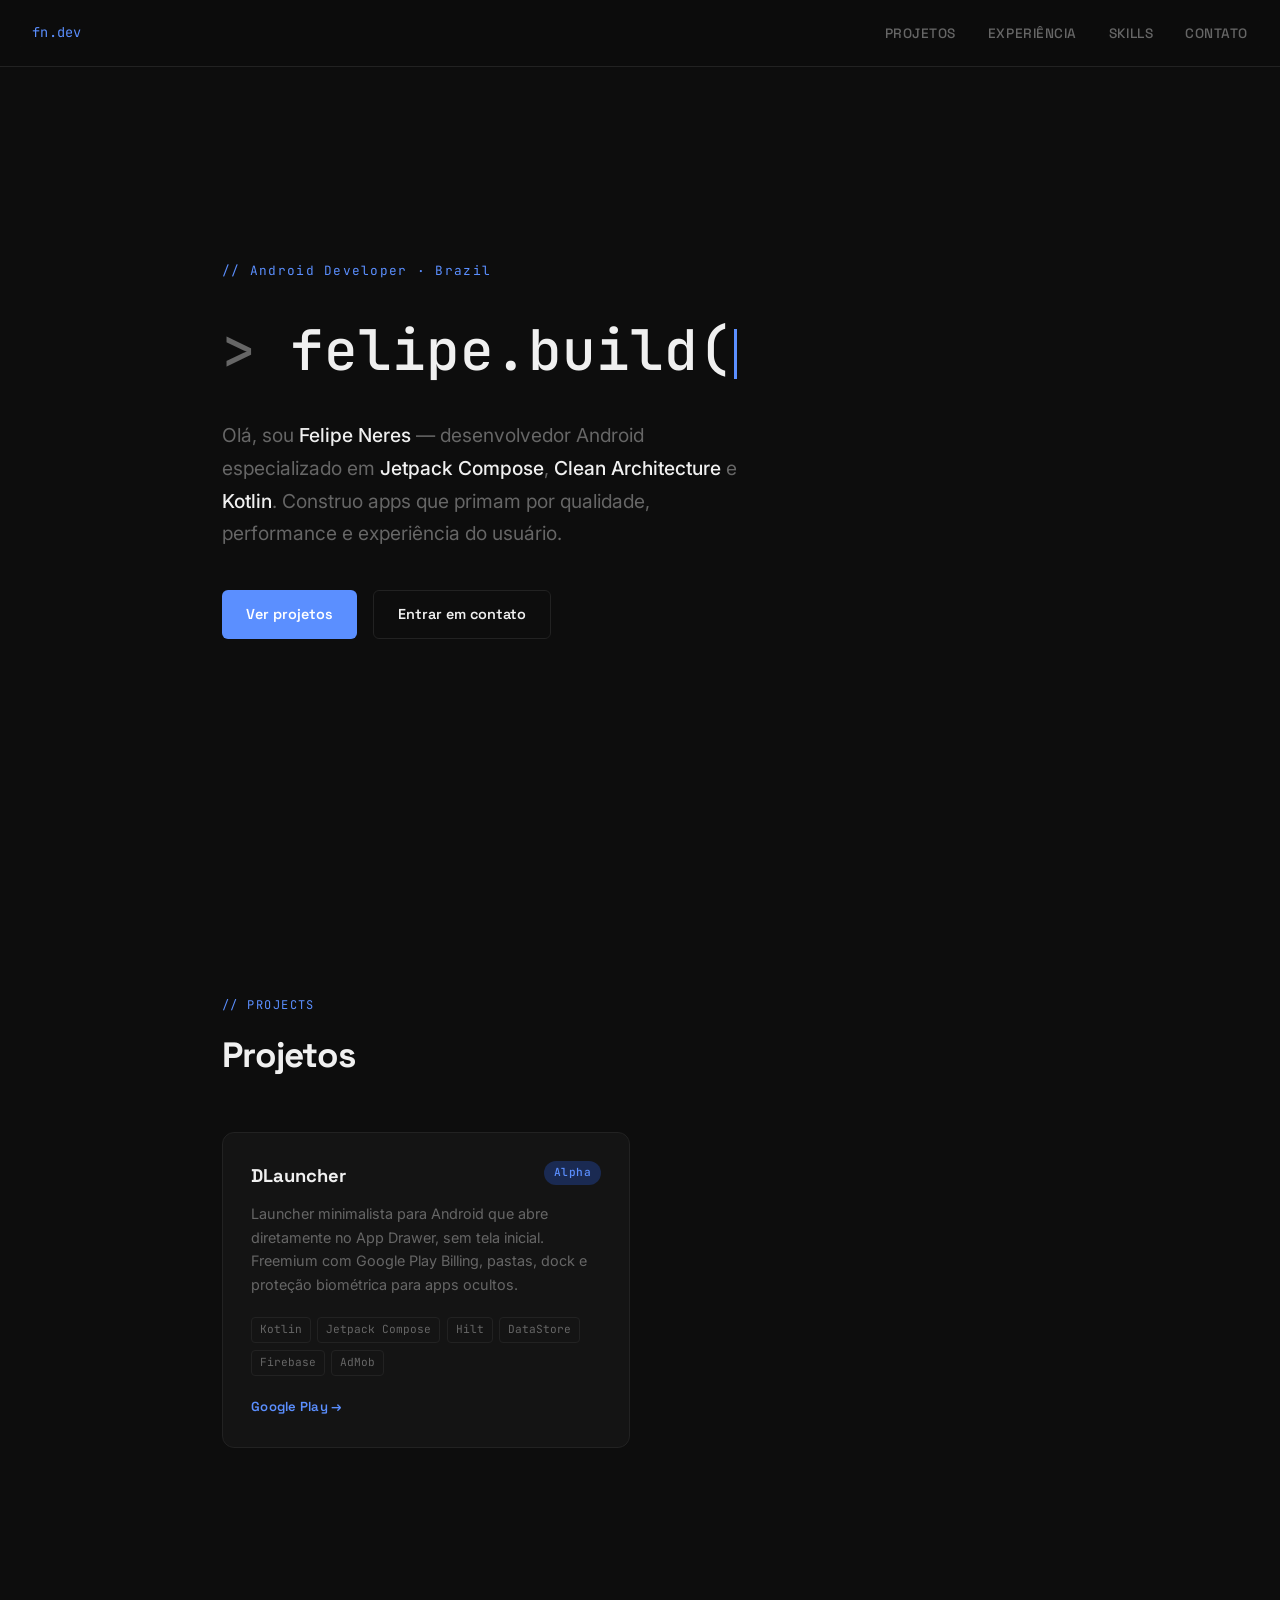
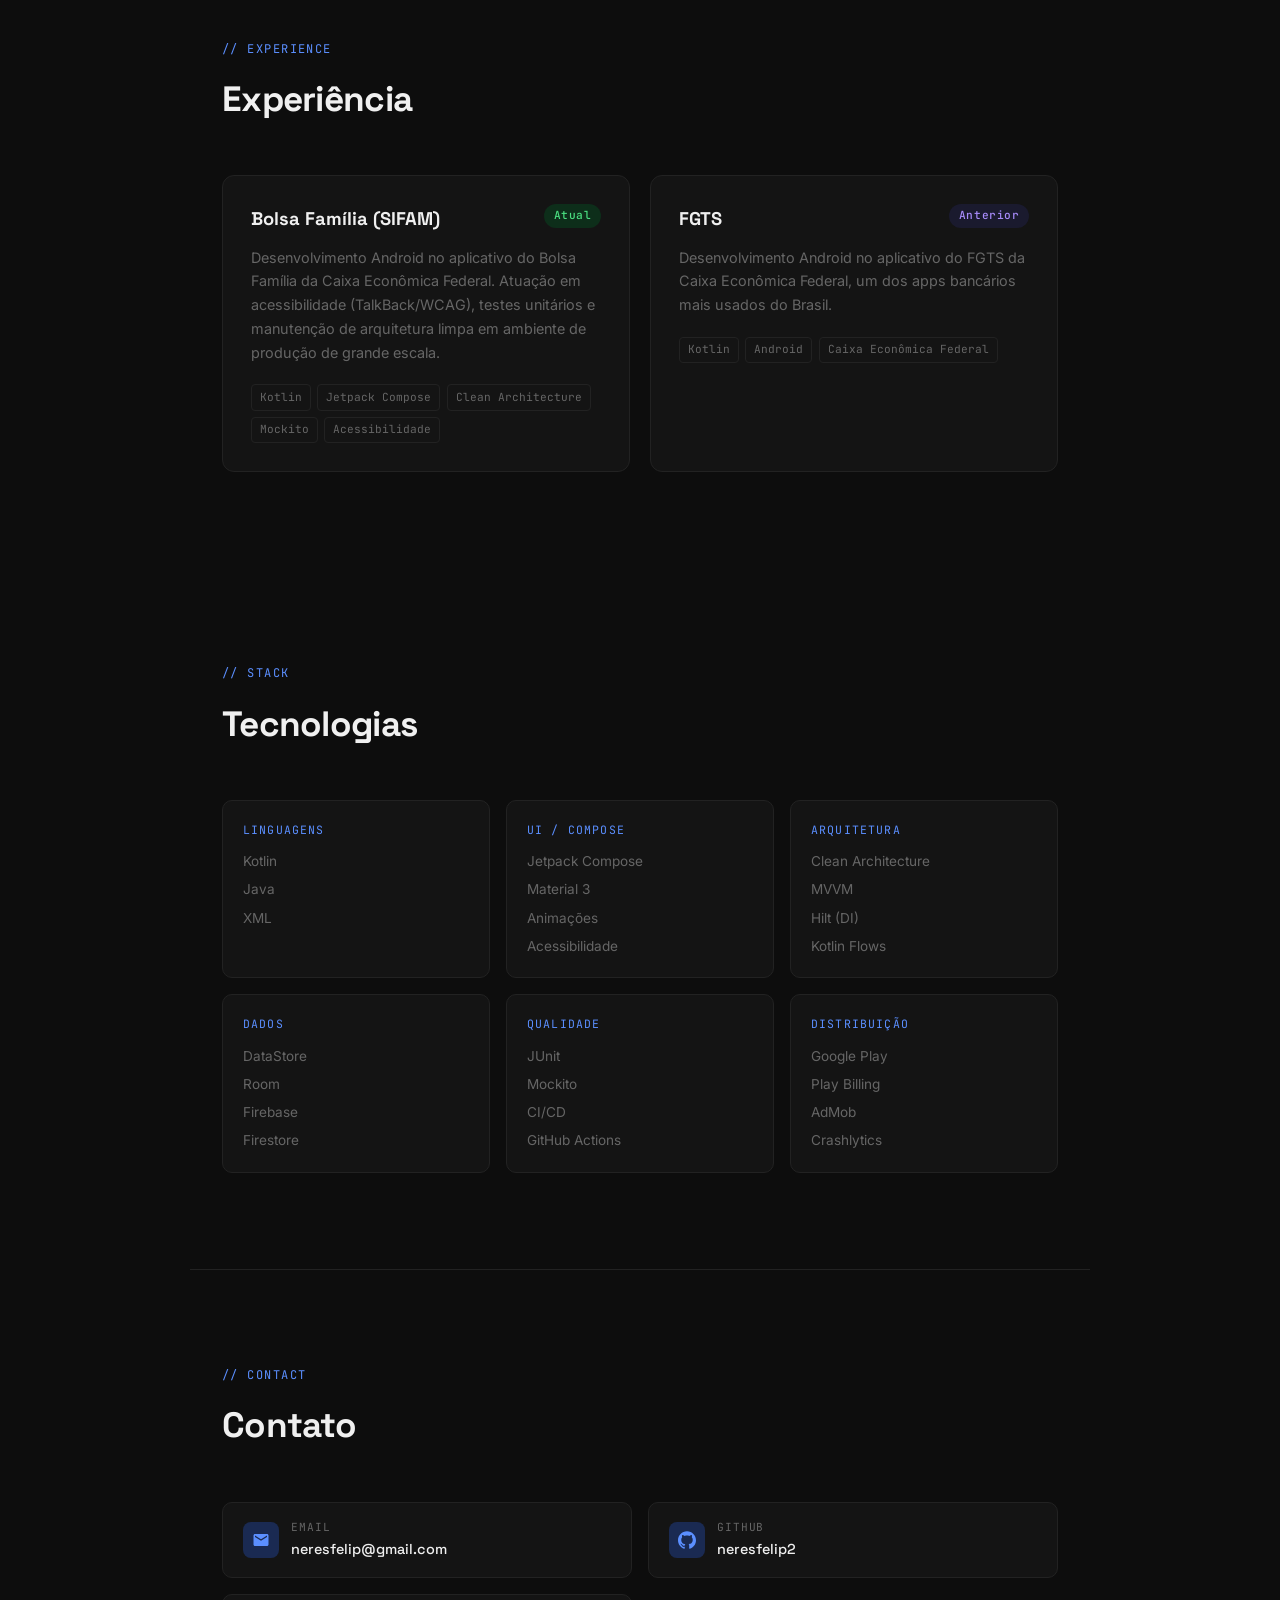
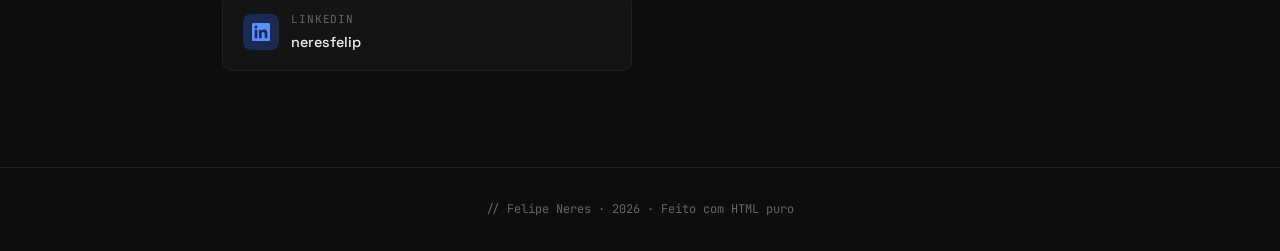
==== index.html @ 84e4b30e "Add index.html" ====
<!DOCTYPE html>
<html lang="pt-BR">
<head>
  <meta charset="UTF-8" />
  <meta name="viewport" content="width=device-width, initial-scale=1.0" />
  <title>Felipe Neres — Android Developer</title>
  <link rel="preconnect" href="https://fonts.googleapis.com" />
  <link rel="preconnect" href="https://fonts.gstatic.com" crossorigin />
  <link href="https://fonts.googleapis.com/css2?family=Space+Grotesk:wght@300;400;500;600;700&family=Inter:wght@300;400;500&family=JetBrains+Mono:wght@400;500&display=swap" rel="stylesheet" />
  <style>
    *, *::before, *::after { box-sizing: border-box; margin: 0; padding: 0; }

    :root {
      --bg:        #0D0D0D;
      --surface:   #141414;
      --border:    #222222;
      --accent:    #5B8FFF;
      --accent-dim:#1A2A52;
      --text:      #F0F0F0;
      --muted:     #666666;
      --mono:      'JetBrains Mono', monospace;
      --sans:      'Space Grotesk', sans-serif;
      --body:      'Inter', sans-serif;
    }

    html { scroll-behavior: smooth; }

    body {
      background: var(--bg);
      color: var(--text);
      font-family: var(--body);
      font-size: 16px;
      line-height: 1.6;
      -webkit-font-smoothing: antialiased;
    }

    /* ── NAV ── */
    nav {
      position: fixed;
      top: 0; left: 0; right: 0;
      z-index: 100;
      display: flex;
      justify-content: space-between;
      align-items: center;
      padding: 1.25rem 2rem;
      background: rgba(13,13,13,0.85);
      backdrop-filter: blur(12px);
      border-bottom: 1px solid var(--border);
    }
    .nav-logo {
      font-family: var(--mono);
      font-size: 0.85rem;
      color: var(--accent);
      letter-spacing: 0.02em;
    }
    .nav-links {
      display: flex;
      gap: 2rem;
      list-style: none;
    }
    .nav-links a {
      font-family: var(--sans);
      font-size: 0.85rem;
      font-weight: 500;
      color: var(--muted);
      text-decoration: none;
      letter-spacing: 0.04em;
      text-transform: uppercase;
      transition: color 0.2s;
    }
    .nav-links a:hover { color: var(--text); }

    /* ── HERO ── */
    #hero {
      min-height: 100vh;
      display: flex;
      flex-direction: column;
      justify-content: center;
      padding: 0 2rem;
      max-width: 900px;
      margin: 0 auto;
    }
    .hero-eyebrow {
      font-family: var(--mono);
      font-size: 0.8rem;
      color: var(--accent);
      letter-spacing: 0.1em;
      margin-bottom: 1.5rem;
      opacity: 0;
      animation: fadeUp 0.5s ease forwards 0.2s;
    }
    .hero-terminal {
      font-family: var(--mono);
      font-size: clamp(2rem, 5vw, 3.5rem);
      font-weight: 500;
      color: var(--text);
      margin-bottom: 1.5rem;
      min-height: 1.2em;
      opacity: 0;
      animation: fadeUp 0.5s ease forwards 0.4s;
    }
    .hero-terminal .prompt { color: var(--muted); }
    .hero-terminal .typed { color: var(--text); }
    .hero-terminal .cursor {
      display: inline-block;
      width: 3px;
      height: 0.9em;
      background: var(--accent);
      margin-left: 2px;
      vertical-align: middle;
      animation: blink 1s step-end infinite;
    }
    @keyframes blink { 0%,100%{opacity:1} 50%{opacity:0} }

    .hero-sub {
      font-size: clamp(1rem, 2.5vw, 1.2rem);
      color: var(--muted);
      max-width: 540px;
      line-height: 1.7;
      opacity: 0;
      animation: fadeUp 0.5s ease forwards 0.6s;
    }
    .hero-sub strong { color: var(--text); font-weight: 500; }

    .hero-cta {
      margin-top: 2.5rem;
      display: flex;
      gap: 1rem;
      flex-wrap: wrap;
      opacity: 0;
      animation: fadeUp 0.5s ease forwards 0.8s;
    }
    .btn {
      display: inline-flex;
      align-items: center;
      gap: 0.5rem;
      padding: 0.75rem 1.5rem;
      border-radius: 6px;
      font-family: var(--sans);
      font-size: 0.9rem;
      font-weight: 600;
      text-decoration: none;
      transition: all 0.2s;
      cursor: pointer;
      border: none;
    }
    .btn-primary {
      background: var(--accent);
      color: #fff;
    }
    .btn-primary:hover { background: #7aa3ff; transform: translateY(-1px); }
    .btn-ghost {
      background: transparent;
      color: var(--text);
      border: 1px solid var(--border);
    }
    .btn-ghost:hover { border-color: var(--accent); color: var(--accent); transform: translateY(-1px); }

    @keyframes fadeUp {
      from { opacity: 0; transform: translateY(16px); }
      to   { opacity: 1; transform: translateY(0); }
    }

    /* ── SECTIONS ── */
    section {
      padding: 6rem 2rem;
      max-width: 900px;
      margin: 0 auto;
    }
    .section-label {
      font-family: var(--mono);
      font-size: 0.75rem;
      color: var(--accent);
      letter-spacing: 0.12em;
      text-transform: uppercase;
      margin-bottom: 0.75rem;
    }
    .section-title {
      font-family: var(--sans);
      font-size: clamp(1.6rem, 3vw, 2.2rem);
      font-weight: 700;
      color: var(--text);
      margin-bottom: 3rem;
      letter-spacing: -0.02em;
    }

    /* ── PROJECTS ── */
    .projects-grid {
      display: grid;
      grid-template-columns: repeat(auto-fill, minmax(380px, 1fr));
      gap: 1.25rem;
    }
    .project-card {
      background: var(--surface);
      border: 1px solid var(--border);
      border-radius: 12px;
      padding: 1.75rem;
      transition: border-color 0.25s, transform 0.25s;
      position: relative;
      overflow: hidden;
    }
    .project-card::before {
      content: '';
      position: absolute;
      top: 0; left: 0; right: 0;
      height: 2px;
      background: var(--accent);
      transform: scaleX(0);
      transform-origin: left;
      transition: transform 0.3s ease;
    }
    .project-card:hover { border-color: #333; transform: translateY(-3px); }
    .project-card:hover::before { transform: scaleX(1); }

    .project-header {
      display: flex;
      justify-content: space-between;
      align-items: flex-start;
      margin-bottom: 0.75rem;
    }
    .project-name {
      font-family: var(--sans);
      font-size: 1.15rem;
      font-weight: 700;
      color: var(--text);
    }
    .project-status {
      font-family: var(--mono);
      font-size: 0.7rem;
      padding: 0.2rem 0.6rem;
      border-radius: 999px;
      font-weight: 500;
      letter-spacing: 0.05em;
    }
    .status-beta {
      background: var(--accent-dim);
      color: var(--accent);
    }
    .status-prod {
      background: #0d2e1a;
      color: #4ade80;
    }
    .project-desc {
      font-size: 0.9rem;
      color: var(--muted);
      line-height: 1.65;
      margin-bottom: 1.25rem;
    }
    .project-tags {
      display: flex;
      flex-wrap: wrap;
      gap: 0.4rem;
    }
    .tag {
      font-family: var(--mono);
      font-size: 0.7rem;
      color: var(--muted);
      border: 1px solid var(--border);
      border-radius: 4px;
      padding: 0.2rem 0.5rem;
    }
    .project-link {
      display: inline-flex;
      align-items: center;
      gap: 0.35rem;
      margin-top: 1.25rem;
      font-family: var(--sans);
      font-size: 0.82rem;
      font-weight: 600;
      color: var(--accent);
      text-decoration: none;
      letter-spacing: 0.02em;
      transition: gap 0.2s;
    }
    .project-link:hover { gap: 0.55rem; }

    /* ── SKILLS ── */
    .skills-grid {
      display: grid;
      grid-template-columns: repeat(auto-fill, minmax(200px, 1fr));
      gap: 1rem;
    }
    .skill-group {
      background: var(--surface);
      border: 1px solid var(--border);
      border-radius: 10px;
      padding: 1.25rem;
    }
    .skill-group-title {
      font-family: var(--mono);
      font-size: 0.72rem;
      color: var(--accent);
      letter-spacing: 0.1em;
      text-transform: uppercase;
      margin-bottom: 0.75rem;
    }
    .skill-list {
      list-style: none;
      display: flex;
      flex-direction: column;
      gap: 0.4rem;
    }
    .skill-list li {
      font-size: 0.85rem;
      color: var(--muted);
    }

    /* ── CONTACT ── */
    #contact {
      border-top: 1px solid var(--border);
    }
    .contact-grid {
      display: grid;
      grid-template-columns: 1fr 1fr;
      gap: 1rem;
    }
    @media (max-width: 600px) {
      .contact-grid { grid-template-columns: 1fr; }
    }
    .contact-link {
      display: flex;
      align-items: center;
      gap: 0.75rem;
      padding: 1rem 1.25rem;
      background: var(--surface);
      border: 1px solid var(--border);
      border-radius: 10px;
      text-decoration: none;
      transition: border-color 0.2s, transform 0.2s;
      color: var(--text);
    }
    .contact-link:hover { border-color: var(--accent); transform: translateY(-2px); }
    .contact-icon {
      width: 36px; height: 36px;
      background: var(--accent-dim);
      border-radius: 8px;
      display: flex;
      align-items: center;
      justify-content: center;
      flex-shrink: 0;
    }
    .contact-icon svg { width: 18px; height: 18px; fill: var(--accent); }
    .contact-label {
      font-family: var(--mono);
      font-size: 0.7rem;
      color: var(--muted);
      letter-spacing: 0.08em;
      text-transform: uppercase;
    }
    .contact-value {
      font-family: var(--sans);
      font-size: 0.9rem;
      font-weight: 500;
      color: var(--text);
      margin-top: 0.1rem;
    }

    /* ── FOOTER ── */
    footer {
      text-align: center;
      padding: 2rem;
      font-family: var(--mono);
      font-size: 0.75rem;
      color: var(--muted);
      border-top: 1px solid var(--border);
    }

    /* ── RESPONSIVE ── */
    @media (max-width: 640px) {
      nav { padding: 1rem; }
      .nav-links { gap: 1.25rem; }
      .projects-grid { grid-template-columns: 1fr; }
      #hero { padding: 0 1.25rem; }
      section { padding: 4rem 1.25rem; }
    }
    @media (prefers-reduced-motion: reduce) {
      *, *::before, *::after { animation-duration: 0.01ms !important; transition-duration: 0.01ms !important; }
    }
  </style>
</head>
<body>

  <nav>
    <span class="nav-logo">fn.dev</span>
    <ul class="nav-links">
      <li><a href="#projects">Projetos</a></li>
      <li><a href="#experience">Experiência</a></li>
      <li><a href="#skills">Skills</a></li>
      <li><a href="#contact">Contato</a></li>
    </ul>
  </nav>

  <!-- HERO -->
  <div id="hero">
    <p class="hero-eyebrow">// Android Developer · Brazil</p>
    <div class="hero-terminal">
      <span class="prompt">&gt;&nbsp;</span><span class="typed" id="typed"></span><span class="cursor" id="cursor"></span>
    </div>
    <p class="hero-sub">
      Olá, sou <strong>Felipe Neres</strong> — desenvolvedor Android especializado em
      <strong>Jetpack Compose</strong>, <strong>Clean Architecture</strong> e <strong>Kotlin</strong>.
      Construo apps que primam por qualidade, performance e experiência do usuário.
    </p>
    <div class="hero-cta">
      <a href="#projects" class="btn btn-primary">Ver projetos</a>
      <a href="mailto:neresfelip@gmail.com" class="btn btn-ghost">Entrar em contato</a>
    </div>
  </div>

  <!-- PROJECTS -->
  <section id="projects">
    <p class="section-label">// projects</p>
    <h2 class="section-title">Projetos</h2>
    <div class="projects-grid">

      <div class="project-card">
        <div class="project-header">
          <span class="project-name">DLauncher</span>
          <span class="project-status status-beta">Alpha</span>
        </div>
        <p class="project-desc">
          Launcher minimalista para Android que abre diretamente no App Drawer, sem tela inicial. Freemium com Google Play Billing, pastas, dock e proteção biométrica para apps ocultos.
        </p>
        <div class="project-tags">
          <span class="tag">Kotlin</span>
          <span class="tag">Jetpack Compose</span>
          <span class="tag">Hilt</span>
          <span class="tag">DataStore</span>
          <span class="tag">Firebase</span>
          <span class="tag">AdMob</span>
        </div>
        <a href="https://play.google.com/store/apps/details?id=br.com.felipeneresdev.dlauncher" class="project-link" target="_blank" rel="noopener">
          Google Play →
        </a>
      </div>

    </div>
  </section>

  <!-- EXPERIENCE -->
  <section id="experience">
    <p class="section-label">// experience</p>
    <h2 class="section-title">Experiência</h2>
    <div class="projects-grid">

      <div class="project-card">
        <div class="project-header">
          <span class="project-name">Bolsa Família (SIFAM)</span>
          <span class="project-status status-prod">Atual</span>
        </div>
        <p class="project-desc">
          Desenvolvimento Android no aplicativo do Bolsa Família da Caixa Econômica Federal. Atuação em acessibilidade (TalkBack/WCAG), testes unitários e manutenção de arquitetura limpa em ambiente de produção de grande escala.
        </p>
        <div class="project-tags">
          <span class="tag">Kotlin</span>
          <span class="tag">Jetpack Compose</span>
          <span class="tag">Clean Architecture</span>
          <span class="tag">Mockito</span>
          <span class="tag">Acessibilidade</span>
        </div>
      </div>

      <div class="project-card">
        <div class="project-header">
          <span class="project-name">FGTS</span>
          <span class="project-status" style="background:#1a1a2e;color:#a78bfa;font-family:var(--mono);font-size:0.7rem;padding:0.2rem 0.6rem;border-radius:999px;font-weight:500;letter-spacing:0.05em;">Anterior</span>
        </div>
        <p class="project-desc">
          Desenvolvimento Android no aplicativo do FGTS da Caixa Econômica Federal, um dos apps bancários mais usados do Brasil.
        </p>
        <div class="project-tags">
          <span class="tag">Kotlin</span>
          <span class="tag">Android</span>
          <span class="tag">Caixa Econômica Federal</span>
        </div>
      </div>

    </div>
  </section>

  <!-- SKILLS -->
  <section id="skills">
    <p class="section-label">// stack</p>
    <h2 class="section-title">Tecnologias</h2>
    <div class="skills-grid">
      <div class="skill-group">
        <p class="skill-group-title">Linguagens</p>
        <ul class="skill-list">
          <li>Kotlin</li>
          <li>Java</li>
          <li>XML</li>
        </ul>
      </div>
      <div class="skill-group">
        <p class="skill-group-title">UI / Compose</p>
        <ul class="skill-list">
          <li>Jetpack Compose</li>
          <li>Material 3</li>
          <li>Animações</li>
          <li>Acessibilidade</li>
        </ul>
      </div>
      <div class="skill-group">
        <p class="skill-group-title">Arquitetura</p>
        <ul class="skill-list">
          <li>Clean Architecture</li>
          <li>MVVM</li>
          <li>Hilt (DI)</li>
          <li>Kotlin Flows</li>
        </ul>
      </div>
      <div class="skill-group">
        <p class="skill-group-title">Dados</p>
        <ul class="skill-list">
          <li>DataStore</li>
          <li>Room</li>
          <li>Firebase</li>
          <li>Firestore</li>
        </ul>
      </div>
      <div class="skill-group">
        <p class="skill-group-title">Qualidade</p>
        <ul class="skill-list">
          <li>JUnit</li>
          <li>Mockito</li>
          <li>CI/CD</li>
          <li>GitHub Actions</li>
        </ul>
      </div>
      <div class="skill-group">
        <p class="skill-group-title">Distribuição</p>
        <ul class="skill-list">
          <li>Google Play</li>
          <li>Play Billing</li>
          <li>AdMob</li>
          <li>Crashlytics</li>
        </ul>
      </div>
    </div>
  </section>

  <!-- CONTACT -->
  <section id="contact">
    <p class="section-label">// contact</p>
    <h2 class="section-title">Contato</h2>
    <div class="contact-grid">

      <a href="mailto:neresfelip@gmail.com" class="contact-link">
        <div class="contact-icon">
          <svg viewBox="0 0 24 24" xmlns="http://www.w3.org/2000/svg"><path d="M20 4H4c-1.1 0-2 .9-2 2v12c0 1.1.9 2 2 2h16c1.1 0 2-.9 2-2V6c0-1.1-.9-2-2-2zm0 4-8 5-8-5V6l8 5 8-5v2z"/></svg>
        </div>
        <div>
          <p class="contact-label">Email</p>
          <p class="contact-value">neresfelip@gmail.com</p>
        </div>
      </a>

      <a href="https://github.com/neresfelip2" class="contact-link" target="_blank" rel="noopener">
        <div class="contact-icon">
          <svg viewBox="0 0 24 24" xmlns="http://www.w3.org/2000/svg"><path d="M12 .297c-6.63 0-12 5.373-12 12 0 5.303 3.438 9.8 8.205 11.385.6.113.82-.258.82-.577 0-.285-.01-1.04-.015-2.04-3.338.724-4.042-1.61-4.042-1.61C4.422 18.07 3.633 17.7 3.633 17.7c-1.087-.744.084-.729.084-.729 1.205.084 1.838 1.236 1.838 1.236 1.07 1.835 2.809 1.305 3.495.998.108-.776.417-1.305.76-1.605-2.665-.3-5.466-1.332-5.466-5.93 0-1.31.465-2.38 1.235-3.22-.135-.303-.54-1.523.105-3.176 0 0 1.005-.322 3.3 1.23.96-.267 1.98-.399 3-.405 1.02.006 2.04.138 3 .405 2.28-1.552 3.285-1.23 3.285-1.23.645 1.653.24 2.873.12 3.176.765.84 1.23 1.91 1.23 3.22 0 4.61-2.805 5.625-5.475 5.92.42.36.81 1.096.81 2.22 0 1.606-.015 2.896-.015 3.286 0 .315.21.69.825.57C20.565 22.092 24 17.592 24 12.297c0-6.627-5.373-12-12-12"/></svg>
        </div>
        <div>
          <p class="contact-label">GitHub</p>
          <p class="contact-value">neresfelip2</p>
        </div>
      </a>

      <a href="https://linkedin.com/in/neresfelip" class="contact-link" target="_blank" rel="noopener">
        <div class="contact-icon">
          <svg viewBox="0 0 24 24" xmlns="http://www.w3.org/2000/svg"><path d="M20.447 20.452h-3.554v-5.569c0-1.328-.027-3.037-1.852-3.037-1.853 0-2.136 1.445-2.136 2.939v5.667H9.351V9h3.414v1.561h.046c.477-.9 1.637-1.85 3.37-1.85 3.601 0 4.267 2.37 4.267 5.455v6.286zM5.337 7.433a2.062 2.062 0 0 1-2.063-2.065 2.064 2.064 0 1 1 2.063 2.065zm1.782 13.019H3.555V9h3.564v11.452zM22.225 0H1.771C.792 0 0 .774 0 1.729v20.542C0 23.227.792 24 1.771 24h20.451C23.2 24 24 23.227 24 22.271V1.729C24 .774 23.2 0 22.222 0h.003z"/></svg>
        </div>
        <div>
          <p class="contact-label">LinkedIn</p>
          <p class="contact-value">neresfelip</p>
        </div>
      </a>

    </div>
  </section>

  <footer>
    <span>// Felipe Neres · </span><span id="year"></span><span> · Feito com HTML puro</span>
  </footer>

  <script>
    // Year
    document.getElementById('year').textContent = new Date().getFullYear();

    // Typewriter
    const phrases = ['felipe.build()', 'DLauncher.launch()', 'android.develop()'];
    let phraseIdx = 0, charIdx = 0, deleting = false;
    const typedEl = document.getElementById('typed');

    function type() {
      const phrase = phrases[phraseIdx];
      if (!deleting) {
        typedEl.textContent = phrase.slice(0, ++charIdx);
        if (charIdx === phrase.length) {
          deleting = true;
          setTimeout(type, 2200);
          return;
        }
      } else {
        typedEl.textContent = phrase.slice(0, --charIdx);
        if (charIdx === 0) {
          deleting = false;
          phraseIdx = (phraseIdx + 1) % phrases.length;
        }
      }
      setTimeout(type, deleting ? 45 : 80);
    }
    setTimeout(type, 900);
  </script>

</body>
</html>
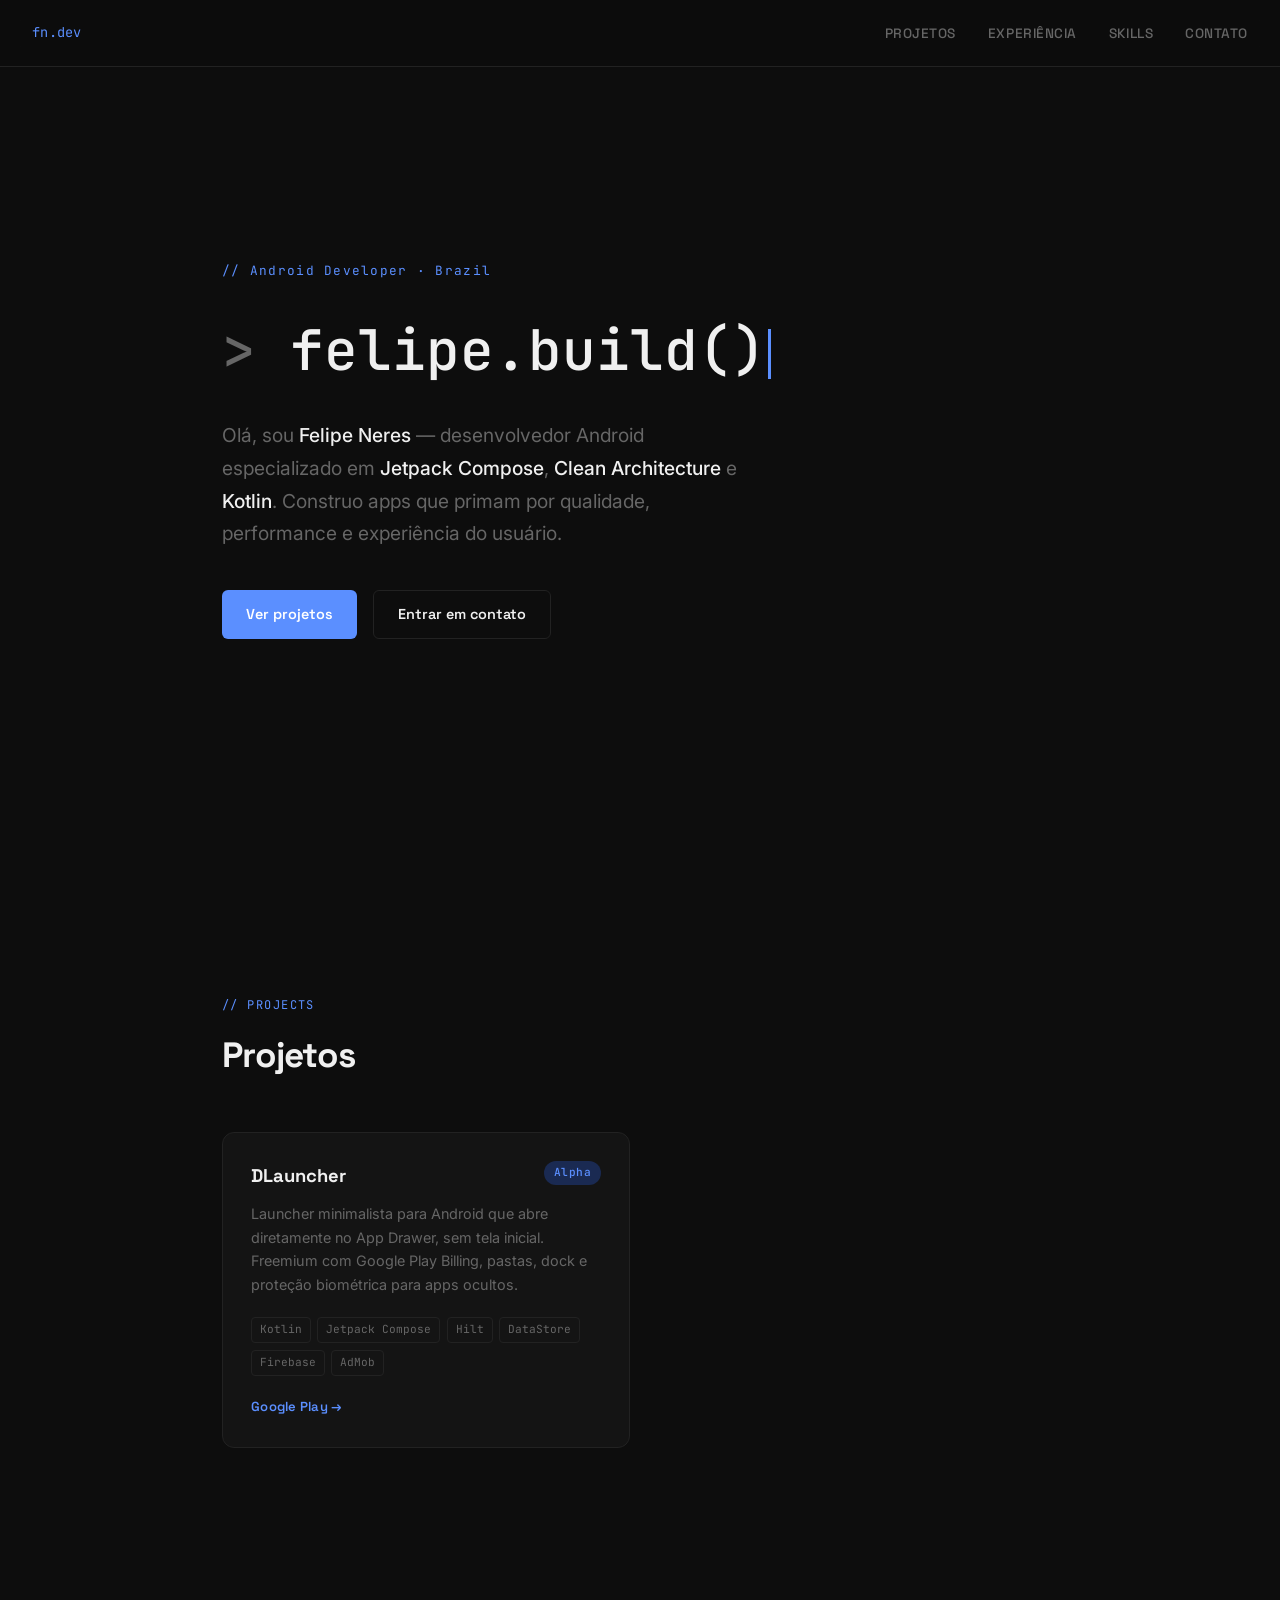
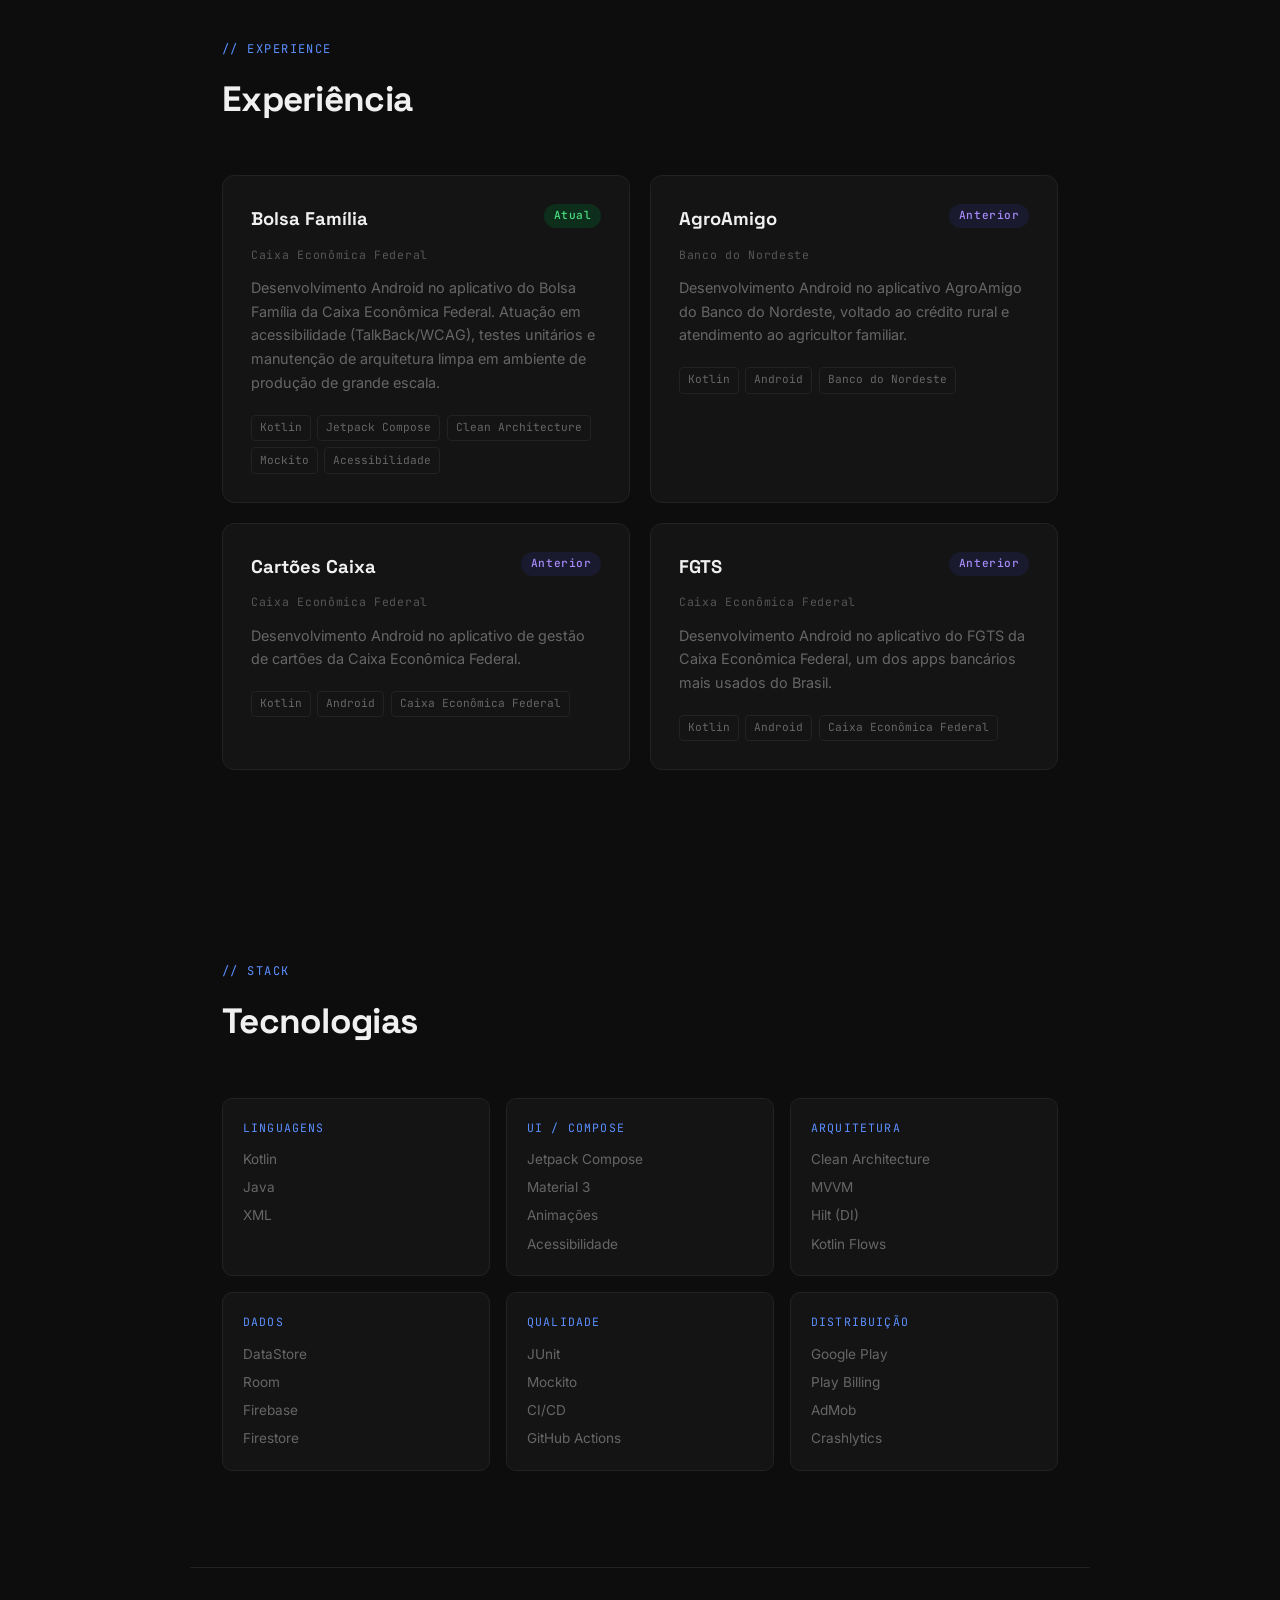
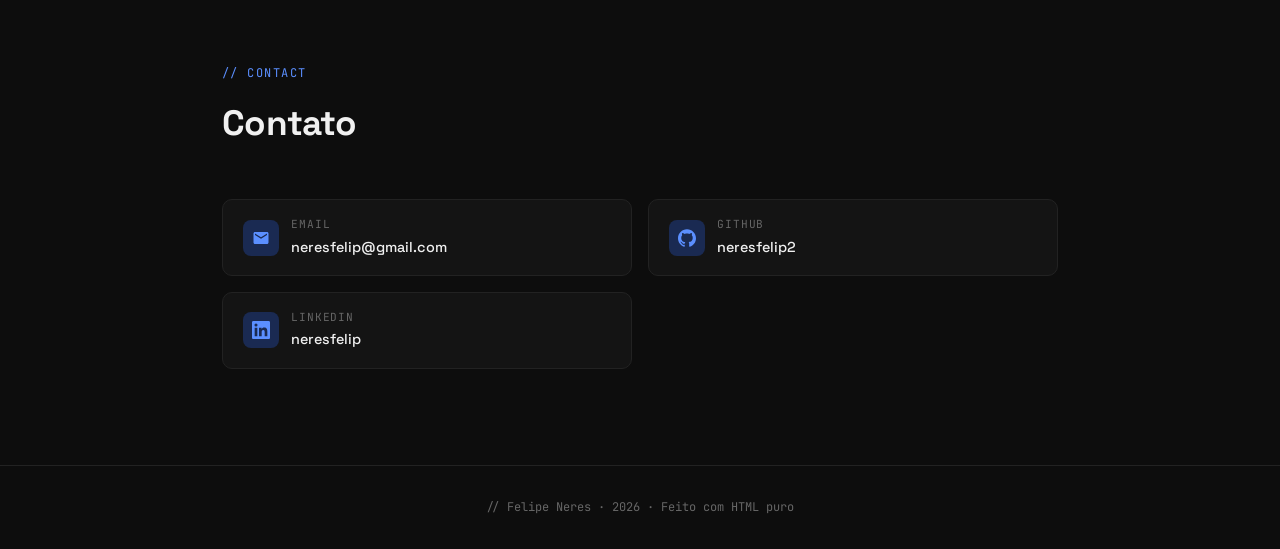
==== commit 17dde9c9: "Atualizar o index.html" ====
--- a/index.html
+++ b/index.html
@@ -240,11 +240,23 @@
       background: #0d2e1a;
       color: #4ade80;
     }
+    .status-prev {
+      background: #1a1a2e;
+      color: #a78bfa;
+    }
     .project-desc {
       font-size: 0.9rem;
       color: var(--muted);
       line-height: 1.65;
       margin-bottom: 1.25rem;
+    }
+    .project-company {
+      font-family: var(--mono);
+      font-size: 0.72rem;
+      color: var(--muted);
+      letter-spacing: 0.06em;
+      margin-bottom: 0.75rem;
+      opacity: 0.8;
     }
     .project-tags {
       display: flex;
@@ -445,9 +457,10 @@
 
       <div class="project-card">
         <div class="project-header">
-          <span class="project-name">Bolsa Família (SIFAM)</span>
+          <span class="project-name">Bolsa Família</span>
           <span class="project-status status-prod">Atual</span>
         </div>
+        <p class="project-company">Caixa Econômica Federal</p>
         <p class="project-desc">
           Desenvolvimento Android no aplicativo do Bolsa Família da Caixa Econômica Federal. Atuação em acessibilidade (TalkBack/WCAG), testes unitários e manutenção de arquitetura limpa em ambiente de produção de grande escala.
         </p>
@@ -462,9 +475,42 @@
 
       <div class="project-card">
         <div class="project-header">
+          <span class="project-name">AgroAmigo</span>
+          <span class="project-status status-prev">Anterior</span>
+        </div>
+        <p class="project-company">Banco do Nordeste</p>
+        <p class="project-desc">
+          Desenvolvimento Android no aplicativo AgroAmigo do Banco do Nordeste, voltado ao crédito rural e atendimento ao agricultor familiar.
+        </p>
+        <div class="project-tags">
+          <span class="tag">Kotlin</span>
+          <span class="tag">Android</span>
+          <span class="tag">Banco do Nordeste</span>
+        </div>
+      </div>
+
+      <div class="project-card">
+        <div class="project-header">
+          <span class="project-name">Cartões Caixa</span>
+          <span class="project-status status-prev">Anterior</span>
+        </div>
+        <p class="project-company">Caixa Econômica Federal</p>
+        <p class="project-desc">
+          Desenvolvimento Android no aplicativo de gestão de cartões da Caixa Econômica Federal.
+        </p>
+        <div class="project-tags">
+          <span class="tag">Kotlin</span>
+          <span class="tag">Android</span>
+          <span class="tag">Caixa Econômica Federal</span>
+        </div>
+      </div>
+
+      <div class="project-card">
+        <div class="project-header">
           <span class="project-name">FGTS</span>
-          <span class="project-status" style="background:#1a1a2e;color:#a78bfa;font-family:var(--mono);font-size:0.7rem;padding:0.2rem 0.6rem;border-radius:999px;font-weight:500;letter-spacing:0.05em;">Anterior</span>
-        </div>
+          <span class="project-status status-prev">Anterior</span>
+        </div>
+        <p class="project-company">Caixa Econômica Federal</p>
         <p class="project-desc">
           Desenvolvimento Android no aplicativo do FGTS da Caixa Econômica Federal, um dos apps bancários mais usados do Brasil.
         </p>
@@ -583,10 +629,8 @@
   </footer>
 
   <script>
-    // Year
     document.getElementById('year').textContent = new Date().getFullYear();
 
-    // Typewriter
     const phrases = ['felipe.build()', 'DLauncher.launch()', 'android.develop()'];
     let phraseIdx = 0, charIdx = 0, deleting = false;
     const typedEl = document.getElementById('typed');
@@ -613,4 +657,4 @@
   </script>
 
 </body>
-</html>
+</html>
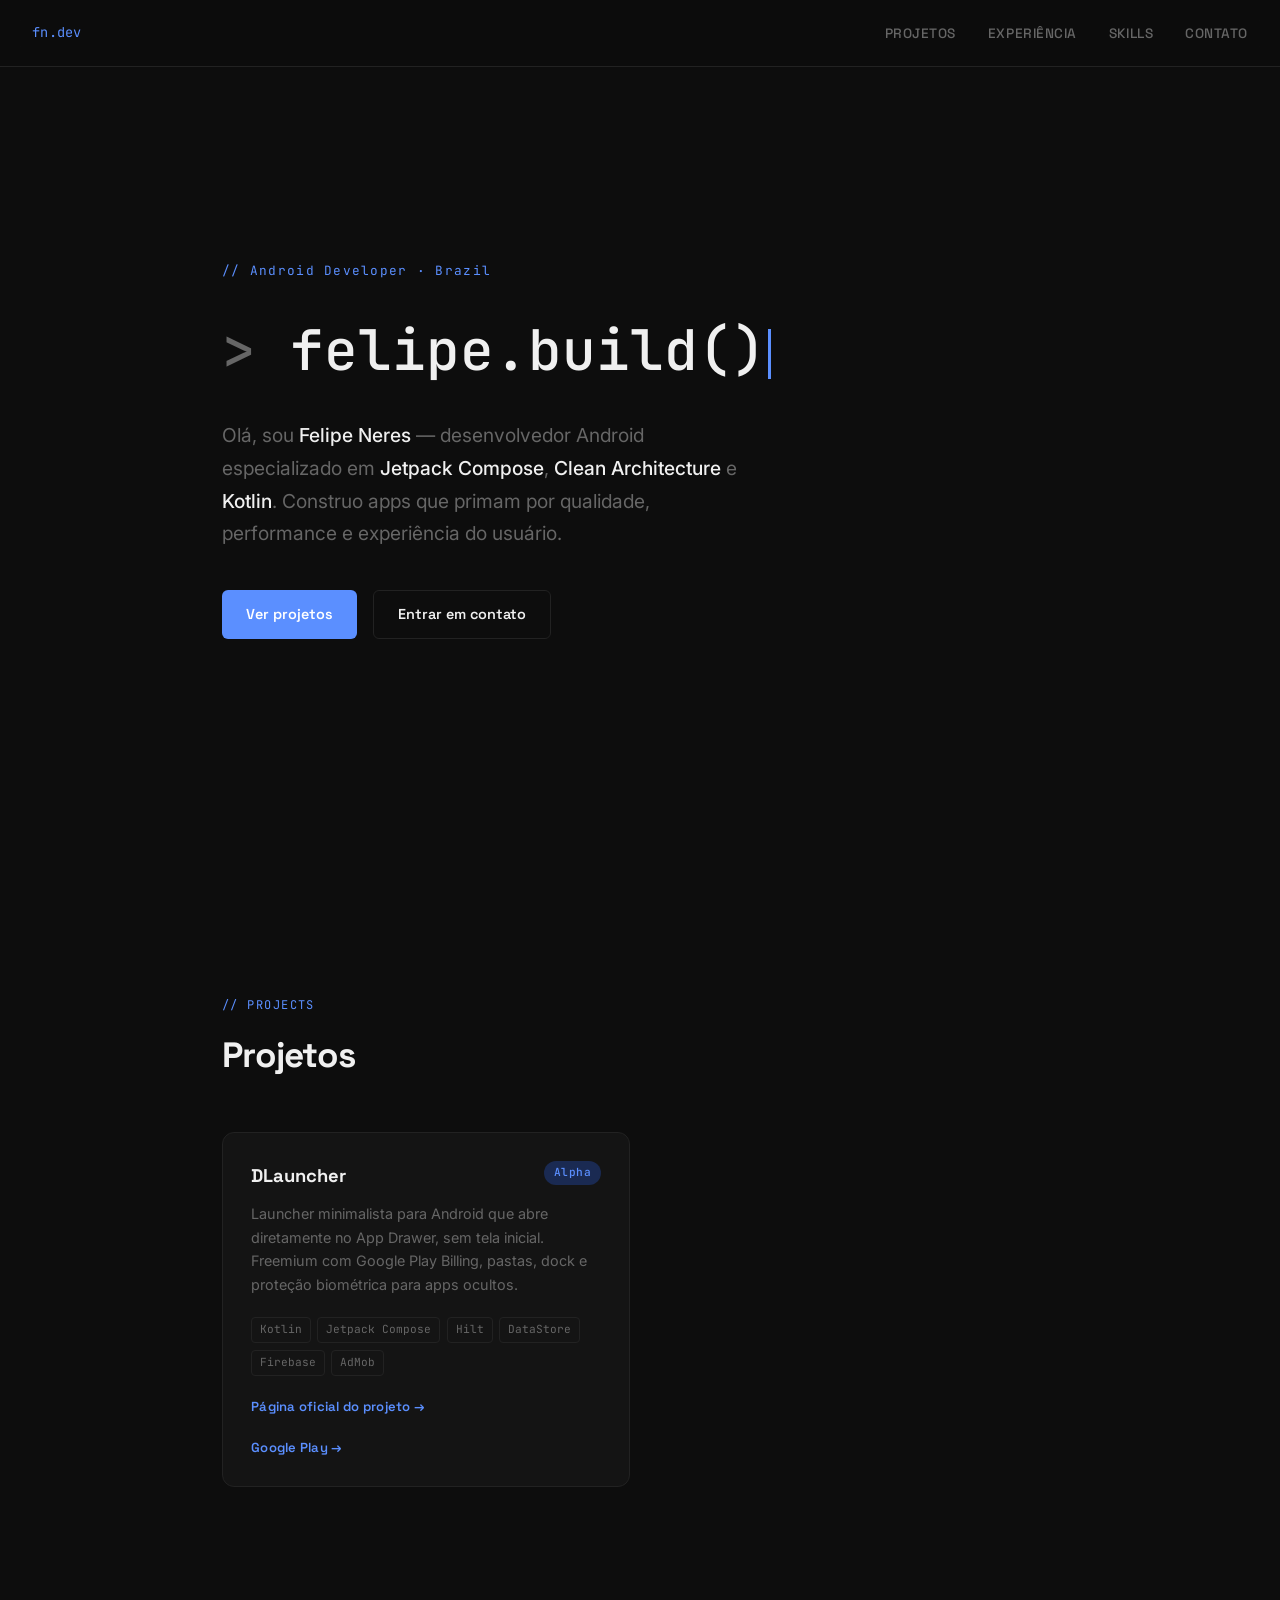
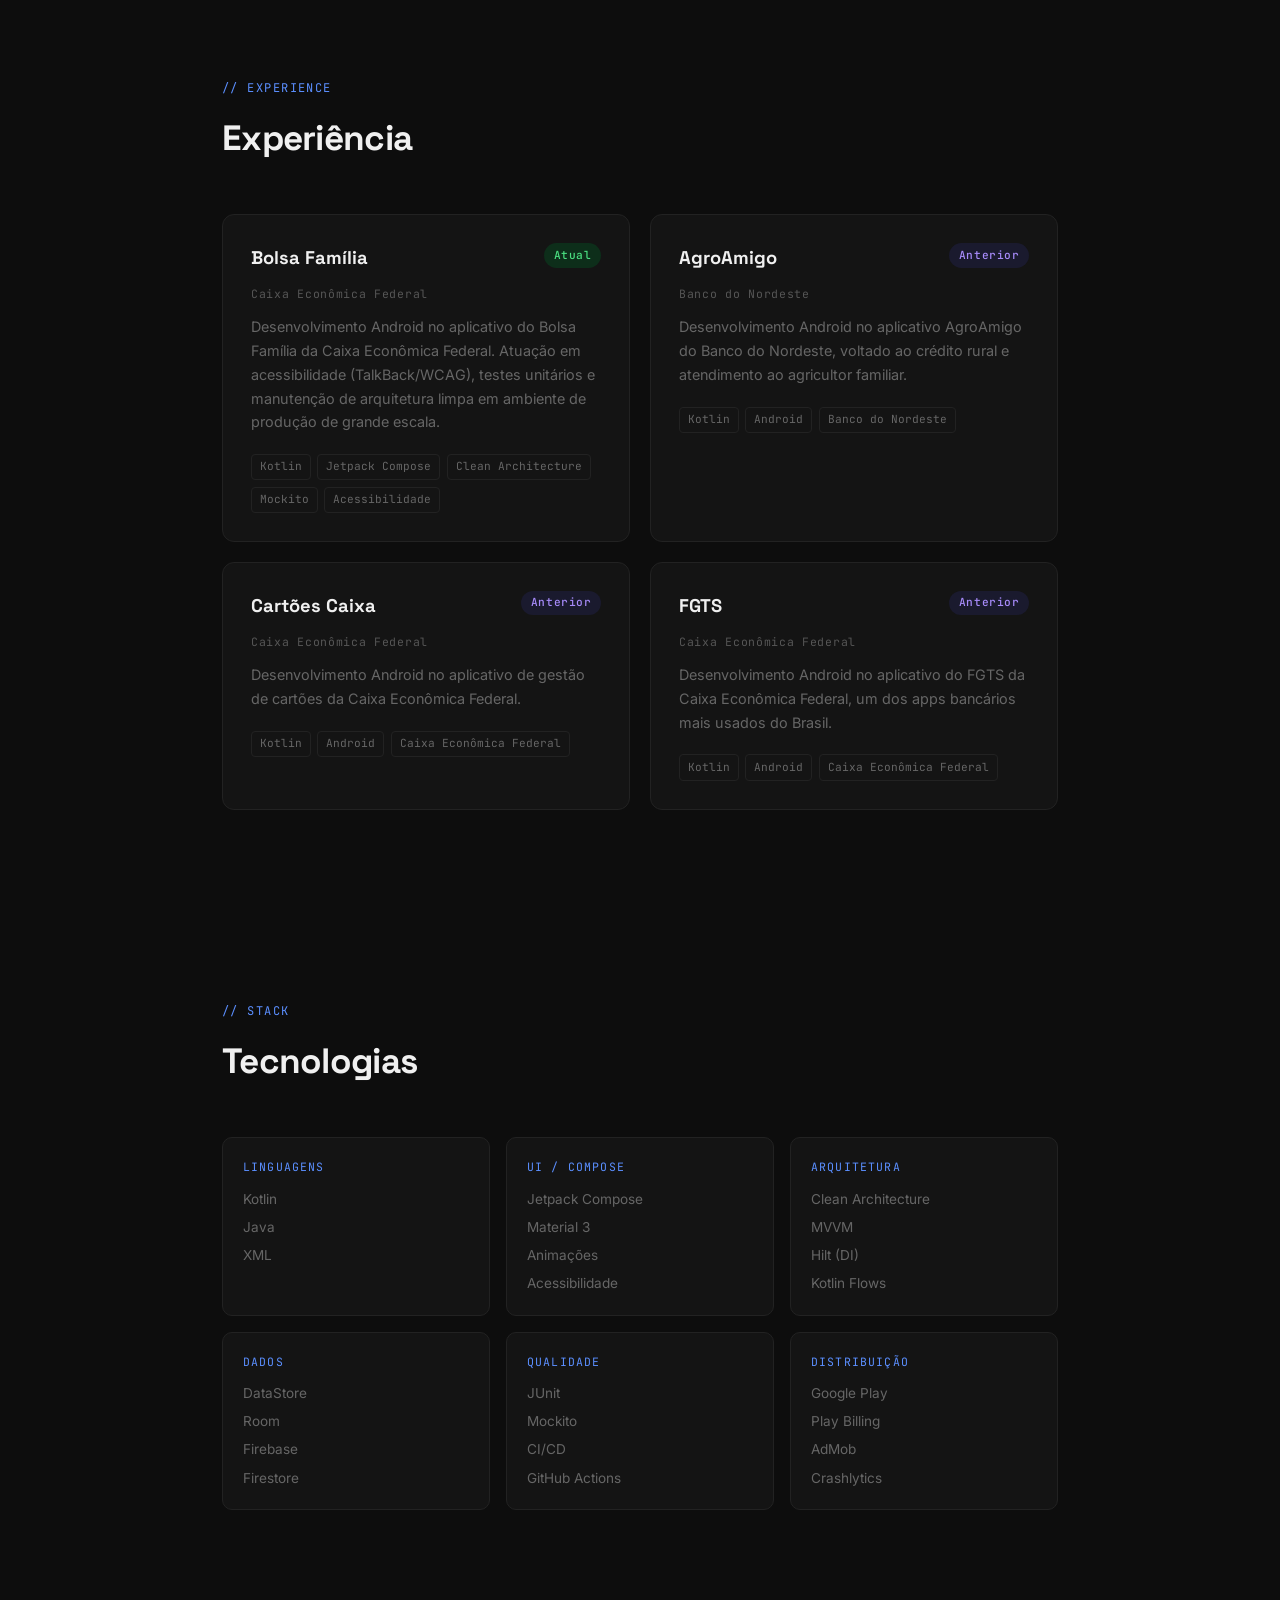
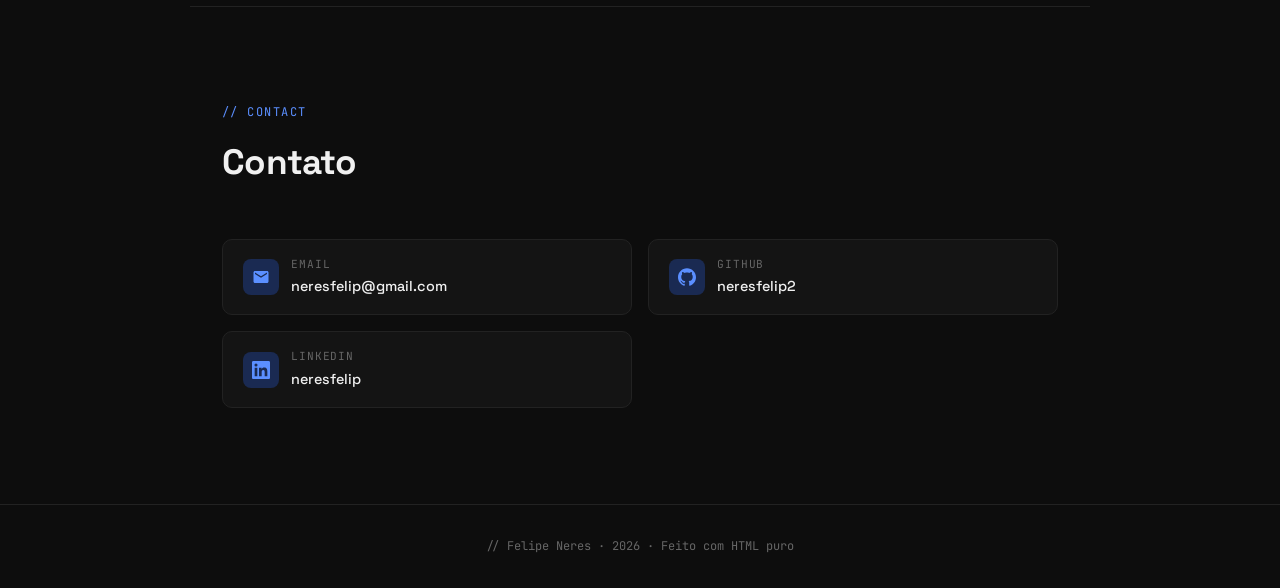
==== commit d8d18238: "Refactor styles: Move inline styles to external CSS files for better organization and maintainabilit" ====
--- a/index.html
+++ b/index.html
@@ -7,388 +7,7 @@
   <link rel="preconnect" href="https://fonts.googleapis.com" />
   <link rel="preconnect" href="https://fonts.gstatic.com" crossorigin />
   <link href="https://fonts.googleapis.com/css2?family=Space+Grotesk:wght@300;400;500;600;700&family=Inter:wght@300;400;500&family=JetBrains+Mono:wght@400;500&display=swap" rel="stylesheet" />
-  <style>
-    *, *::before, *::after { box-sizing: border-box; margin: 0; padding: 0; }
-
-    :root {
-      --bg:        #0D0D0D;
-      --surface:   #141414;
-      --border:    #222222;
-      --accent:    #5B8FFF;
-      --accent-dim:#1A2A52;
-      --text:      #F0F0F0;
-      --muted:     #666666;
-      --mono:      'JetBrains Mono', monospace;
-      --sans:      'Space Grotesk', sans-serif;
-      --body:      'Inter', sans-serif;
-    }
-
-    html { scroll-behavior: smooth; }
-
-    body {
-      background: var(--bg);
-      color: var(--text);
-      font-family: var(--body);
-      font-size: 16px;
-      line-height: 1.6;
-      -webkit-font-smoothing: antialiased;
-    }
-
-    /* ── NAV ── */
-    nav {
-      position: fixed;
-      top: 0; left: 0; right: 0;
-      z-index: 100;
-      display: flex;
-      justify-content: space-between;
-      align-items: center;
-      padding: 1.25rem 2rem;
-      background: rgba(13,13,13,0.85);
-      backdrop-filter: blur(12px);
-      border-bottom: 1px solid var(--border);
-    }
-    .nav-logo {
-      font-family: var(--mono);
-      font-size: 0.85rem;
-      color: var(--accent);
-      letter-spacing: 0.02em;
-    }
-    .nav-links {
-      display: flex;
-      gap: 2rem;
-      list-style: none;
-    }
-    .nav-links a {
-      font-family: var(--sans);
-      font-size: 0.85rem;
-      font-weight: 500;
-      color: var(--muted);
-      text-decoration: none;
-      letter-spacing: 0.04em;
-      text-transform: uppercase;
-      transition: color 0.2s;
-    }
-    .nav-links a:hover { color: var(--text); }
-
-    /* ── HERO ── */
-    #hero {
-      min-height: 100vh;
-      display: flex;
-      flex-direction: column;
-      justify-content: center;
-      padding: 0 2rem;
-      max-width: 900px;
-      margin: 0 auto;
-    }
-    .hero-eyebrow {
-      font-family: var(--mono);
-      font-size: 0.8rem;
-      color: var(--accent);
-      letter-spacing: 0.1em;
-      margin-bottom: 1.5rem;
-      opacity: 0;
-      animation: fadeUp 0.5s ease forwards 0.2s;
-    }
-    .hero-terminal {
-      font-family: var(--mono);
-      font-size: clamp(2rem, 5vw, 3.5rem);
-      font-weight: 500;
-      color: var(--text);
-      margin-bottom: 1.5rem;
-      min-height: 1.2em;
-      opacity: 0;
-      animation: fadeUp 0.5s ease forwards 0.4s;
-    }
-    .hero-terminal .prompt { color: var(--muted); }
-    .hero-terminal .typed { color: var(--text); }
-    .hero-terminal .cursor {
-      display: inline-block;
-      width: 3px;
-      height: 0.9em;
-      background: var(--accent);
-      margin-left: 2px;
-      vertical-align: middle;
-      animation: blink 1s step-end infinite;
-    }
-    @keyframes blink { 0%,100%{opacity:1} 50%{opacity:0} }
-
-    .hero-sub {
-      font-size: clamp(1rem, 2.5vw, 1.2rem);
-      color: var(--muted);
-      max-width: 540px;
-      line-height: 1.7;
-      opacity: 0;
-      animation: fadeUp 0.5s ease forwards 0.6s;
-    }
-    .hero-sub strong { color: var(--text); font-weight: 500; }
-
-    .hero-cta {
-      margin-top: 2.5rem;
-      display: flex;
-      gap: 1rem;
-      flex-wrap: wrap;
-      opacity: 0;
-      animation: fadeUp 0.5s ease forwards 0.8s;
-    }
-    .btn {
-      display: inline-flex;
-      align-items: center;
-      gap: 0.5rem;
-      padding: 0.75rem 1.5rem;
-      border-radius: 6px;
-      font-family: var(--sans);
-      font-size: 0.9rem;
-      font-weight: 600;
-      text-decoration: none;
-      transition: all 0.2s;
-      cursor: pointer;
-      border: none;
-    }
-    .btn-primary {
-      background: var(--accent);
-      color: #fff;
-    }
-    .btn-primary:hover { background: #7aa3ff; transform: translateY(-1px); }
-    .btn-ghost {
-      background: transparent;
-      color: var(--text);
-      border: 1px solid var(--border);
-    }
-    .btn-ghost:hover { border-color: var(--accent); color: var(--accent); transform: translateY(-1px); }
-
-    @keyframes fadeUp {
-      from { opacity: 0; transform: translateY(16px); }
-      to   { opacity: 1; transform: translateY(0); }
-    }
-
-    /* ── SECTIONS ── */
-    section {
-      padding: 6rem 2rem;
-      max-width: 900px;
-      margin: 0 auto;
-    }
-    .section-label {
-      font-family: var(--mono);
-      font-size: 0.75rem;
-      color: var(--accent);
-      letter-spacing: 0.12em;
-      text-transform: uppercase;
-      margin-bottom: 0.75rem;
-    }
-    .section-title {
-      font-family: var(--sans);
-      font-size: clamp(1.6rem, 3vw, 2.2rem);
-      font-weight: 700;
-      color: var(--text);
-      margin-bottom: 3rem;
-      letter-spacing: -0.02em;
-    }
-
-    /* ── PROJECTS ── */
-    .projects-grid {
-      display: grid;
-      grid-template-columns: repeat(auto-fill, minmax(380px, 1fr));
-      gap: 1.25rem;
-    }
-    .project-card {
-      background: var(--surface);
-      border: 1px solid var(--border);
-      border-radius: 12px;
-      padding: 1.75rem;
-      transition: border-color 0.25s, transform 0.25s;
-      position: relative;
-      overflow: hidden;
-    }
-    .project-card::before {
-      content: '';
-      position: absolute;
-      top: 0; left: 0; right: 0;
-      height: 2px;
-      background: var(--accent);
-      transform: scaleX(0);
-      transform-origin: left;
-      transition: transform 0.3s ease;
-    }
-    .project-card:hover { border-color: #333; transform: translateY(-3px); }
-    .project-card:hover::before { transform: scaleX(1); }
-
-    .project-header {
-      display: flex;
-      justify-content: space-between;
-      align-items: flex-start;
-      margin-bottom: 0.75rem;
-    }
-    .project-name {
-      font-family: var(--sans);
-      font-size: 1.15rem;
-      font-weight: 700;
-      color: var(--text);
-    }
-    .project-status {
-      font-family: var(--mono);
-      font-size: 0.7rem;
-      padding: 0.2rem 0.6rem;
-      border-radius: 999px;
-      font-weight: 500;
-      letter-spacing: 0.05em;
-    }
-    .status-beta {
-      background: var(--accent-dim);
-      color: var(--accent);
-    }
-    .status-prod {
-      background: #0d2e1a;
-      color: #4ade80;
-    }
-    .status-prev {
-      background: #1a1a2e;
-      color: #a78bfa;
-    }
-    .project-desc {
-      font-size: 0.9rem;
-      color: var(--muted);
-      line-height: 1.65;
-      margin-bottom: 1.25rem;
-    }
-    .project-company {
-      font-family: var(--mono);
-      font-size: 0.72rem;
-      color: var(--muted);
-      letter-spacing: 0.06em;
-      margin-bottom: 0.75rem;
-      opacity: 0.8;
-    }
-    .project-tags {
-      display: flex;
-      flex-wrap: wrap;
-      gap: 0.4rem;
-    }
-    .tag {
-      font-family: var(--mono);
-      font-size: 0.7rem;
-      color: var(--muted);
-      border: 1px solid var(--border);
-      border-radius: 4px;
-      padding: 0.2rem 0.5rem;
-    }
-    .project-link {
-      display: inline-flex;
-      align-items: center;
-      gap: 0.35rem;
-      margin-top: 1.25rem;
-      font-family: var(--sans);
-      font-size: 0.82rem;
-      font-weight: 600;
-      color: var(--accent);
-      text-decoration: none;
-      letter-spacing: 0.02em;
-      transition: gap 0.2s;
-    }
-    .project-link:hover { gap: 0.55rem; }
-
-    /* ── SKILLS ── */
-    .skills-grid {
-      display: grid;
-      grid-template-columns: repeat(auto-fill, minmax(200px, 1fr));
-      gap: 1rem;
-    }
-    .skill-group {
-      background: var(--surface);
-      border: 1px solid var(--border);
-      border-radius: 10px;
-      padding: 1.25rem;
-    }
-    .skill-group-title {
-      font-family: var(--mono);
-      font-size: 0.72rem;
-      color: var(--accent);
-      letter-spacing: 0.1em;
-      text-transform: uppercase;
-      margin-bottom: 0.75rem;
-    }
-    .skill-list {
-      list-style: none;
-      display: flex;
-      flex-direction: column;
-      gap: 0.4rem;
-    }
-    .skill-list li {
-      font-size: 0.85rem;
-      color: var(--muted);
-    }
-
-    /* ── CONTACT ── */
-    #contact {
-      border-top: 1px solid var(--border);
-    }
-    .contact-grid {
-      display: grid;
-      grid-template-columns: 1fr 1fr;
-      gap: 1rem;
-    }
-    @media (max-width: 600px) {
-      .contact-grid { grid-template-columns: 1fr; }
-    }
-    .contact-link {
-      display: flex;
-      align-items: center;
-      gap: 0.75rem;
-      padding: 1rem 1.25rem;
-      background: var(--surface);
-      border: 1px solid var(--border);
-      border-radius: 10px;
-      text-decoration: none;
-      transition: border-color 0.2s, transform 0.2s;
-      color: var(--text);
-    }
-    .contact-link:hover { border-color: var(--accent); transform: translateY(-2px); }
-    .contact-icon {
-      width: 36px; height: 36px;
-      background: var(--accent-dim);
-      border-radius: 8px;
-      display: flex;
-      align-items: center;
-      justify-content: center;
-      flex-shrink: 0;
-    }
-    .contact-icon svg { width: 18px; height: 18px; fill: var(--accent); }
-    .contact-label {
-      font-family: var(--mono);
-      font-size: 0.7rem;
-      color: var(--muted);
-      letter-spacing: 0.08em;
-      text-transform: uppercase;
-    }
-    .contact-value {
-      font-family: var(--sans);
-      font-size: 0.9rem;
-      font-weight: 500;
-      color: var(--text);
-      margin-top: 0.1rem;
-    }
-
-    /* ── FOOTER ── */
-    footer {
-      text-align: center;
-      padding: 2rem;
-      font-family: var(--mono);
-      font-size: 0.75rem;
-      color: var(--muted);
-      border-top: 1px solid var(--border);
-    }
-
-    /* ── RESPONSIVE ── */
-    @media (max-width: 640px) {
-      nav { padding: 1rem; }
-      .nav-links { gap: 1.25rem; }
-      .projects-grid { grid-template-columns: 1fr; }
-      #hero { padding: 0 1.25rem; }
-      section { padding: 4rem 1.25rem; }
-    }
-    @media (prefers-reduced-motion: reduce) {
-      *, *::before, *::after { animation-duration: 0.01ms !important; transition-duration: 0.01ms !important; }
-    }
-  </style>
+  <link rel="stylesheet" href="styles.css" />
 </head>
 <body>
 
@@ -441,6 +60,9 @@
           <span class="tag">Firebase</span>
           <span class="tag">AdMob</span>
         </div>
+        <a href="dlauncher/index.html" class="project-link" target="_blank" rel="noopener">
+          Página oficial do projeto →
+        </a>
         <a href="https://play.google.com/store/apps/details?id=br.com.felipeneresdev.dlauncher" class="project-link" target="_blank" rel="noopener">
           Google Play →
         </a>
--- a/styles.css
+++ b/styles.css
@@ -0,0 +1,380 @@
+*, *::before, *::after { box-sizing: border-box; margin: 0; padding: 0; }
+
+    :root {
+      --bg:        #0D0D0D;
+      --surface:   #141414;
+      --border:    #222222;
+      --accent:    #5B8FFF;
+      --accent-dim:#1A2A52;
+      --text:      #F0F0F0;
+      --muted:     #666666;
+      --mono:      'JetBrains Mono', monospace;
+      --sans:      'Space Grotesk', sans-serif;
+      --body:      'Inter', sans-serif;
+    }
+
+    html { scroll-behavior: smooth; }
+
+    body {
+      background: var(--bg);
+      color: var(--text);
+      font-family: var(--body);
+      font-size: 16px;
+      line-height: 1.6;
+      -webkit-font-smoothing: antialiased;
+    }
+
+    /* ── NAV ── */
+    nav {
+      position: fixed;
+      top: 0; left: 0; right: 0;
+      z-index: 100;
+      display: flex;
+      justify-content: space-between;
+      align-items: center;
+      padding: 1.25rem 2rem;
+      background: rgba(13,13,13,0.85);
+      backdrop-filter: blur(12px);
+      border-bottom: 1px solid var(--border);
+    }
+    .nav-logo {
+      font-family: var(--mono);
+      font-size: 0.85rem;
+      color: var(--accent);
+      letter-spacing: 0.02em;
+    }
+    .nav-links {
+      display: flex;
+      gap: 2rem;
+      list-style: none;
+    }
+    .nav-links a {
+      font-family: var(--sans);
+      font-size: 0.85rem;
+      font-weight: 500;
+      color: var(--muted);
+      text-decoration: none;
+      letter-spacing: 0.04em;
+      text-transform: uppercase;
+      transition: color 0.2s;
+    }
+    .nav-links a:hover { color: var(--text); }
+
+    /* ── HERO ── */
+    #hero {
+      min-height: 100vh;
+      display: flex;
+      flex-direction: column;
+      justify-content: center;
+      padding: 0 2rem;
+      max-width: 900px;
+      margin: 0 auto;
+    }
+    .hero-eyebrow {
+      font-family: var(--mono);
+      font-size: 0.8rem;
+      color: var(--accent);
+      letter-spacing: 0.1em;
+      margin-bottom: 1.5rem;
+      opacity: 0;
+      animation: fadeUp 0.5s ease forwards 0.2s;
+    }
+    .hero-terminal {
+      font-family: var(--mono);
+      font-size: clamp(2rem, 5vw, 3.5rem);
+      font-weight: 500;
+      color: var(--text);
+      margin-bottom: 1.5rem;
+      min-height: 1.2em;
+      opacity: 0;
+      animation: fadeUp 0.5s ease forwards 0.4s;
+    }
+    .hero-terminal .prompt { color: var(--muted); }
+    .hero-terminal .typed { color: var(--text); }
+    .hero-terminal .cursor {
+      display: inline-block;
+      width: 3px;
+      height: 0.9em;
+      background: var(--accent);
+      margin-left: 2px;
+      vertical-align: middle;
+      animation: blink 1s step-end infinite;
+    }
+    @keyframes blink { 0%,100%{opacity:1} 50%{opacity:0} }
+
+    .hero-sub {
+      font-size: clamp(1rem, 2.5vw, 1.2rem);
+      color: var(--muted);
+      max-width: 540px;
+      line-height: 1.7;
+      opacity: 0;
+      animation: fadeUp 0.5s ease forwards 0.6s;
+    }
+    .hero-sub strong { color: var(--text); font-weight: 500; }
+
+    .hero-cta {
+      margin-top: 2.5rem;
+      display: flex;
+      gap: 1rem;
+      flex-wrap: wrap;
+      opacity: 0;
+      animation: fadeUp 0.5s ease forwards 0.8s;
+    }
+    .btn {
+      display: inline-flex;
+      align-items: center;
+      gap: 0.5rem;
+      padding: 0.75rem 1.5rem;
+      border-radius: 6px;
+      font-family: var(--sans);
+      font-size: 0.9rem;
+      font-weight: 600;
+      text-decoration: none;
+      transition: all 0.2s;
+      cursor: pointer;
+      border: none;
+    }
+    .btn-primary {
+      background: var(--accent);
+      color: #fff;
+    }
+    .btn-primary:hover { background: #7aa3ff; transform: translateY(-1px); }
+    .btn-ghost {
+      background: transparent;
+      color: var(--text);
+      border: 1px solid var(--border);
+    }
+    .btn-ghost:hover { border-color: var(--accent); color: var(--accent); transform: translateY(-1px); }
+
+    @keyframes fadeUp {
+      from { opacity: 0; transform: translateY(16px); }
+      to   { opacity: 1; transform: translateY(0); }
+    }
+
+    /* ── SECTIONS ── */
+    section {
+      padding: 6rem 2rem;
+      max-width: 900px;
+      margin: 0 auto;
+    }
+    .section-label {
+      font-family: var(--mono);
+      font-size: 0.75rem;
+      color: var(--accent);
+      letter-spacing: 0.12em;
+      text-transform: uppercase;
+      margin-bottom: 0.75rem;
+    }
+    .section-title {
+      font-family: var(--sans);
+      font-size: clamp(1.6rem, 3vw, 2.2rem);
+      font-weight: 700;
+      color: var(--text);
+      margin-bottom: 3rem;
+      letter-spacing: -0.02em;
+    }
+
+    /* ── PROJECTS ── */
+    .projects-grid {
+      display: grid;
+      grid-template-columns: repeat(auto-fill, minmax(380px, 1fr));
+      gap: 1.25rem;
+    }
+    .project-card {
+      background: var(--surface);
+      border: 1px solid var(--border);
+      border-radius: 12px;
+      padding: 1.75rem;
+      transition: border-color 0.25s, transform 0.25s;
+      position: relative;
+      overflow: hidden;
+    }
+    .project-card::before {
+      content: '';
+      position: absolute;
+      top: 0; left: 0; right: 0;
+      height: 2px;
+      background: var(--accent);
+      transform: scaleX(0);
+      transform-origin: left;
+      transition: transform 0.3s ease;
+    }
+    .project-card:hover { border-color: #333; transform: translateY(-3px); }
+    .project-card:hover::before { transform: scaleX(1); }
+
+    .project-header {
+      display: flex;
+      justify-content: space-between;
+      align-items: flex-start;
+      margin-bottom: 0.75rem;
+    }
+    .project-name {
+      font-family: var(--sans);
+      font-size: 1.15rem;
+      font-weight: 700;
+      color: var(--text);
+    }
+    .project-status {
+      font-family: var(--mono);
+      font-size: 0.7rem;
+      padding: 0.2rem 0.6rem;
+      border-radius: 999px;
+      font-weight: 500;
+      letter-spacing: 0.05em;
+    }
+    .status-beta {
+      background: var(--accent-dim);
+      color: var(--accent);
+    }
+    .status-prod {
+      background: #0d2e1a;
+      color: #4ade80;
+    }
+    .status-prev {
+      background: #1a1a2e;
+      color: #a78bfa;
+    }
+    .project-desc {
+      font-size: 0.9rem;
+      color: var(--muted);
+      line-height: 1.65;
+      margin-bottom: 1.25rem;
+    }
+    .project-company {
+      font-family: var(--mono);
+      font-size: 0.72rem;
+      color: var(--muted);
+      letter-spacing: 0.06em;
+      margin-bottom: 0.75rem;
+      opacity: 0.8;
+    }
+    .project-tags {
+      display: flex;
+      flex-wrap: wrap;
+      gap: 0.4rem;
+    }
+    .tag {
+      font-family: var(--mono);
+      font-size: 0.7rem;
+      color: var(--muted);
+      border: 1px solid var(--border);
+      border-radius: 4px;
+      padding: 0.2rem 0.5rem;
+    }
+    .project-link {
+      display: flex;
+      flex-direction: column;
+      gap: 0.5rem;
+      margin-top: 1.25rem;
+      font-family: var(--sans);
+      font-size: 0.82rem;
+      font-weight: 600;
+      color: var(--accent);
+      text-decoration: none;
+      letter-spacing: 0.02em;
+      transition: gap 0.2s;
+    }
+    .project-link:hover { gap: 0.55rem; }
+
+    /* ── SKILLS ── */
+    .skills-grid {
+      display: grid;
+      grid-template-columns: repeat(auto-fill, minmax(200px, 1fr));
+      gap: 1rem;
+    }
+    .skill-group {
+      background: var(--surface);
+      border: 1px solid var(--border);
+      border-radius: 10px;
+      padding: 1.25rem;
+    }
+    .skill-group-title {
+      font-family: var(--mono);
+      font-size: 0.72rem;
+      color: var(--accent);
+      letter-spacing: 0.1em;
+      text-transform: uppercase;
+      margin-bottom: 0.75rem;
+    }
+    .skill-list {
+      list-style: none;
+      display: flex;
+      flex-direction: column;
+      gap: 0.4rem;
+    }
+    .skill-list li {
+      font-size: 0.85rem;
+      color: var(--muted);
+    }
+
+    /* ── CONTACT ── */
+    #contact {
+      border-top: 1px solid var(--border);
+    }
+    .contact-grid {
+      display: grid;
+      grid-template-columns: 1fr 1fr;
+      gap: 1rem;
+    }
+    @media (max-width: 600px) {
+      .contact-grid { grid-template-columns: 1fr; }
+    }
+    .contact-link {
+      display: flex;
+      align-items: center;
+      gap: 0.75rem;
+      padding: 1rem 1.25rem;
+      background: var(--surface);
+      border: 1px solid var(--border);
+      border-radius: 10px;
+      text-decoration: none;
+      transition: border-color 0.2s, transform 0.2s;
+      color: var(--text);
+    }
+    .contact-link:hover { border-color: var(--accent); transform: translateY(-2px); }
+    .contact-icon {
+      width: 36px; height: 36px;
+      background: var(--accent-dim);
+      border-radius: 8px;
+      display: flex;
+      align-items: center;
+      justify-content: center;
+      flex-shrink: 0;
+    }
+    .contact-icon svg { width: 18px; height: 18px; fill: var(--accent); }
+    .contact-label {
+      font-family: var(--mono);
+      font-size: 0.7rem;
+      color: var(--muted);
+      letter-spacing: 0.08em;
+      text-transform: uppercase;
+    }
+    .contact-value {
+      font-family: var(--sans);
+      font-size: 0.9rem;
+      font-weight: 500;
+      color: var(--text);
+      margin-top: 0.1rem;
+    }
+
+    /* ── FOOTER ── */
+    footer {
+      text-align: center;
+      padding: 2rem;
+      font-family: var(--mono);
+      font-size: 0.75rem;
+      color: var(--muted);
+      border-top: 1px solid var(--border);
+    }
+
+    /* ── RESPONSIVE ── */
+    @media (max-width: 640px) {
+      nav { padding: 1rem; }
+      .nav-links { gap: 1.25rem; }
+      .projects-grid { grid-template-columns: 1fr; }
+      #hero { padding: 0 1.25rem; }
+      section { padding: 4rem 1.25rem; }
+    }
+    @media (prefers-reduced-motion: reduce) {
+      *, *::before, *::after { animation-duration: 0.01ms !important; transition-duration: 0.01ms !important; }
+    }
